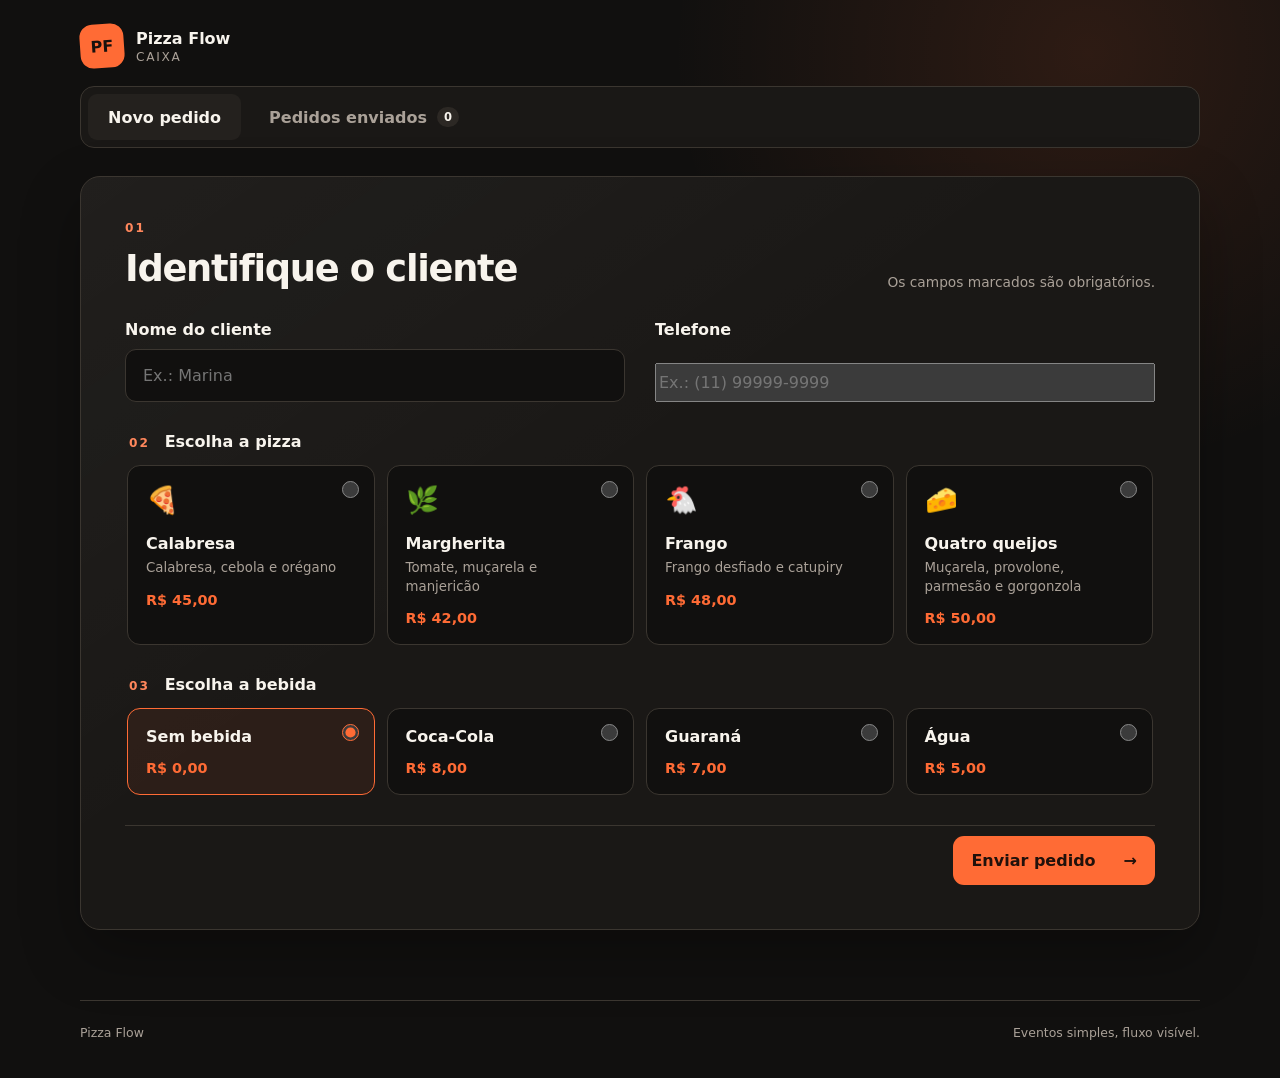
==== interface-caixa/index.html @ 67afa3b1 "feat: add conection to the database and create the order model" ====
<!doctype html>
<html lang="pt-BR">
  <head>
    <meta charset="UTF-8" />
    <meta name="viewport" content="width=device-width, initial-scale=1.0" />
    <meta
      name="description"
      content="Interface de caixa para criação e atualização de pedidos do Pizza Flow."
    />
    <title>Pizza Flow | Caixa</title>
    <link rel="stylesheet" href="styles.css" />
  </head>
  <body>
    <div class="app-shell">
      <header class="app-header">
        <a class="brand" href="#novo-pedido" aria-label="Pizza Flow - início">
          <span class="brand-mark" aria-hidden="true">PF</span>
          <span>
            <strong>Pizza Flow</strong>
            <small>Caixa</small>
          </span>
        </a>
      </header>

      <main>
        <nav class="tabs" aria-label="Seções do caixa">
          <button
            class="tab-button active"
            type="button"
            role="tab"
            aria-selected="true"
            aria-controls="novo-pedido"
            data-tab="novo-pedido"
          >
            Novo pedido
          </button>
          <button
            class="tab-button"
            type="button"
            role="tab"
            aria-selected="false"
            aria-controls="pedidos-enviados"
            data-tab="pedidos-enviados"
          >
            Pedidos enviados
            <span id="orders-count" class="count-badge">0</span>
          </button>
        </nav>

        <section id="novo-pedido" class="tab-panel active" role="tabpanel">
          <form id="order-form" class="order-form">
            <div class="form-heading">
              <div>
                <p class="step-label">01</p>
                <h2>Identifique o cliente</h2>
              </div>
              <p>Os campos marcados são obrigatórios.</p>
            </div>

            <label class="field">
              <span>Nome do cliente</span>
              <input
                id="customer-name"
                name="customerName"
                type="text"
                placeholder="Ex.: Marina"
                autocomplete="name"
                maxlength="80"
                required
              />
            </label>

            <label class="field">
              <span>Telefone</span>
              <input
                id="customer-phone"
                name="phone"
                type="tel"
                placeholder="Ex.: (11) 99999-9999"
                autocomplete="tel"
                maxlength="20"
                required
              />
            </label>

            <fieldset class="full-width">
              <legend>
                <span class="step-label">02</span>
                Escolha a pizza
              </legend>

              <div class="option-grid pizza-options">
                <label class="option-card">
                  <input type="radio" name="pizza" value="Calabresa" required />
                  <span class="option-emoji" aria-hidden="true">🍕</span>
                  <strong>Calabresa</strong>
                  <small>Calabresa, cebola e orégano</small>
                  <span class="option-price">R$ 45,00</span>
                </label>

                <label class="option-card">
                  <input type="radio" name="pizza" value="Margherita" />
                  <span class="option-emoji" aria-hidden="true">🌿</span>
                  <strong>Margherita</strong>
                  <small>Tomate, muçarela e manjericão</small>
                  <span class="option-price">R$ 42,00</span>
                </label>

                <label class="option-card">
                  <input type="radio" name="pizza" value="Frango com catupiry" />
                  <span class="option-emoji" aria-hidden="true">🐔</span>
                  <strong>Frango</strong>
                  <small>Frango desfiado e catupiry</small>
                  <span class="option-price">R$ 48,00</span>
                </label>

                <label class="option-card">
                  <input type="radio" name="pizza" value="Quatro queijos" />
                  <span class="option-emoji" aria-hidden="true">🧀</span>
                  <strong>Quatro queijos</strong>
                  <small>Muçarela, provolone, parmesão e gorgonzola</small>
                  <span class="option-price">R$ 50,00</span>
                </label>
              </div>
            </fieldset>

            <fieldset class="full-width">
              <legend>
                <span class="step-label">03</span>
                Escolha a bebida
              </legend>

              <div class="option-grid drink-options">
                <label class="option-card compact">
                  <input type="radio" name="beverage" value="Sem bebida" checked />
                  <strong>Sem bebida</strong>
                  <span class="option-price">R$ 0,00</span>
                </label>
                <label class="option-card compact">
                  <input type="radio" name="beverage" value="Coca-Cola" />
                  <strong>Coca-Cola</strong>
                  <span class="option-price">R$ 8,00</span>
                </label>
                <label class="option-card compact">
                  <input type="radio" name="beverage" value="Guaraná" />
                  <strong>Guaraná</strong>
                  <span class="option-price">R$ 7,00</span>
                </label>
                <label class="option-card compact">
                  <input type="radio" name="beverage" value="Água" />
                  <strong>Água</strong>
                  <span class="option-price">R$ 5,00</span>
                </label>
              </div>
            </fieldset>

            <div class="form-actions full-width">
              <p id="form-feedback" class="feedback" role="status" aria-live="polite"></p>
              <button id="submit-order" class="primary-button" type="submit">
                Enviar pedido
                <span aria-hidden="true">→</span>
              </button>
            </div>
          </form>
        </section>

        <section
          id="pedidos-enviados"
          class="tab-panel"
          role="tabpanel"
          hidden
        >
          <div class="orders-heading">
            <div>
              <p class="eyebrow">Histórico local</p>
              <h2>Pedidos enviados</h2>
            </div>
            <p>Pedidos confirmados pela API neste navegador.</p>
          </div>

          <div id="orders-list" class="orders-list"></div>

          <div id="empty-state" class="empty-state">
            <span aria-hidden="true">🍽️</span>
            <h3>Nenhum pedido enviado</h3>
            <p>Crie o primeiro pedido para vê-lo aparecer aqui.</p>
            <button class="secondary-button" type="button" data-go-to-create>
              Criar pedido
            </button>
          </div>
        </section>
      </main>

      <footer>
        <span>Pizza Flow</span>
        <span>Eventos simples, fluxo visível.</span>
      </footer>
    </div>

    <div id="toast" class="toast" role="status" aria-live="polite" aria-atomic="true">
      <span class="toast-icon" aria-hidden="true">✓</span>
      <span id="toast-message"></span>
    </div>

    <script src="app.js" defer></script>
  </body>
</html>
---- interface-caixa/styles.css ----
:root {
  color-scheme: dark;
  --background: #11100f;
  --surface: #1a1816;
  --surface-raised: #24211e;
  --surface-soft: #2c2824;
  --border: #3b3630;
  --text: #f8f4ed;
  --muted: #aaa198;
  --accent: #ff6b35;
  --accent-strong: #ff875c;
  --success: #5ec98b;
  --danger: #ff7a7a;
  --shadow: 0 24px 60px rgb(0 0 0 / 30%);
  font-family:
    Inter, ui-sans-serif, system-ui, -apple-system, BlinkMacSystemFont, "Segoe UI",
    sans-serif;
}

* {
  box-sizing: border-box;
}

body {
  min-width: 320px;
  min-height: 100vh;
  margin: 0;
  color: var(--text);
  background:
    radial-gradient(circle at 85% 5%, rgb(255 107 53 / 12%), transparent 26rem),
    var(--background);
}

button,
input {
  font: inherit;
}

button {
  color: inherit;
}

.app-shell {
  width: min(1120px, calc(100% - 40px));
  margin: 0 auto;
}

.app-header {
  display: flex;
  align-items: center;
  justify-content: space-between;
  padding: 24px 0 18px;
}

.brand {
  display: flex;
  gap: 12px;
  align-items: center;
  color: inherit;
  text-decoration: none;
}

.brand-mark {
  display: grid;
  width: 44px;
  height: 44px;
  place-items: center;
  color: #18110d;
  font-weight: 900;
  background: var(--accent);
  border-radius: 13px;
  transform: rotate(-4deg);
}

.brand strong,
.brand small {
  display: block;
}

.brand small {
  margin-top: 2px;
  color: var(--muted);
  font-size: 0.76rem;
  letter-spacing: 0.14em;
  text-transform: uppercase;
}

.eyebrow,
.step-label {
  margin: 0 0 12px;
  color: var(--accent-strong);
  font-size: 0.76rem;
  font-weight: 800;
  letter-spacing: 0.17em;
  text-transform: uppercase;
}

.tabs {
  display: flex;
  gap: 8px;
  padding: 7px;
  background: var(--surface);
  border: 1px solid var(--border);
  border-radius: 14px;
}

.tab-button {
  display: flex;
  gap: 10px;
  align-items: center;
  justify-content: center;
  min-height: 46px;
  padding: 0 20px;
  color: var(--muted);
  font-weight: 700;
  background: transparent;
  border: 0;
  border-radius: 9px;
  cursor: pointer;
}

.tab-button:hover,
.tab-button.active {
  color: var(--text);
  background: var(--surface-raised);
}

.count-badge {
  min-width: 22px;
  padding: 3px 7px;
  color: var(--text);
  font-size: 0.72rem;
  background: var(--surface-soft);
  border-radius: 99px;
}

.tab-button.active .count-badge {
  color: #1b100b;
  background: var(--accent);
}

.tab-panel {
  padding: 28px 0 70px;
}

.order-form,
.orders-heading,
.order-card {
  background: linear-gradient(145deg, rgb(255 255 255 / 3%), transparent 45%),
    var(--surface);
  border: 1px solid var(--border);
  box-shadow: var(--shadow);
}

.order-form {
  display: grid;
  grid-template-columns: repeat(2, minmax(0, 1fr));
  gap: 30px;
  padding: clamp(24px, 4vw, 44px);
  border-radius: 20px;
}

.full-width,
.form-heading {
  grid-column: 1 / -1;
}

.form-heading,
.orders-heading {
  display: flex;
  align-items: end;
  justify-content: space-between;
}

.form-heading h2,
.orders-heading h2 {
  margin: 0;
  font-size: clamp(1.6rem, 4vw, 2.3rem);
  letter-spacing: -0.035em;
}

.form-heading > p,
.orders-heading > p {
  margin: 0;
  color: var(--muted);
  font-size: 0.86rem;
}

.field {
  display: grid;
  gap: 10px;
}

.field span,
fieldset legend {
  font-weight: 750;
}

input[type="text"] {
  width: 100%;
  padding: 16px 17px;
  color: var(--text);
  background: var(--background);
  border: 1px solid var(--border);
  border-radius: 11px;
  outline: none;
}

input[type="text"]:focus {
  border-color: var(--accent);
  box-shadow: 0 0 0 4px rgb(255 107 53 / 12%);
}

fieldset {
  min-width: 0;
  padding: 0;
  border: 0;
}

fieldset legend {
  margin-bottom: 14px;
}

fieldset .step-label {
  display: inline;
  margin-right: 9px;
}

.option-grid {
  display: grid;
  gap: 12px;
}

.pizza-options {
  grid-template-columns: repeat(4, minmax(0, 1fr));
}

.drink-options {
  grid-template-columns: repeat(4, minmax(0, 1fr));
}

.option-card {
  position: relative;
  display: flex;
  flex-direction: column;
  gap: 6px;
  min-height: 145px;
  padding: 18px;
  overflow: hidden;
  background: var(--background);
  border: 1px solid var(--border);
  border-radius: 13px;
  cursor: pointer;
  transition: border-color 150ms ease, transform 150ms ease, background 150ms ease;
}

.option-card:hover {
  border-color: #635a51;
  transform: translateY(-2px);
}

.option-card:has(input:checked) {
  background: rgb(255 107 53 / 8%);
  border-color: var(--accent);
}

.option-card input {
  position: absolute;
  inset: 12px 12px auto auto;
  width: 17px;
  height: 17px;
  accent-color: var(--accent);
}

.option-card small {
  color: var(--muted);
  line-height: 1.4;
}

.option-price {
  margin-top: 8px;
  color: var(--accent);
  font-size: 0.9rem;
  font-weight: 800;
}

.option-emoji {
  margin-bottom: 12px;
  font-size: 1.65rem;
}

.option-card.compact {
  justify-content: center;
  min-height: 72px;
}

.form-actions {
  display: flex;
  gap: 24px;
  align-items: center;
  justify-content: space-between;
  padding-top: 10px;
  border-top: 1px solid var(--border);
}

.feedback {
  min-height: 24px;
  margin: 0;
  color: var(--muted);
  font-size: 0.9rem;
}

.feedback.success {
  color: var(--success);
}

.feedback.error {
  color: var(--danger);
}

.primary-button,
.secondary-button,
.edit-button,
.delivery-button,
.cancel-button {
  border: 0;
  cursor: pointer;
}

.primary-button {
  display: flex;
  gap: 28px;
  align-items: center;
  justify-content: space-between;
  min-width: 190px;
  padding: 15px 18px;
  color: #21110b;
  font-weight: 850;
  background: var(--accent);
  border-radius: 11px;
}

.primary-button:hover {
  background: var(--accent-strong);
}

.primary-button:disabled {
  cursor: wait;
  opacity: 0.65;
}

.orders-heading {
  padding: 25px 28px;
  border-radius: 16px;
}

.orders-list {
  display: grid;
  gap: 14px;
  margin-top: 16px;
}

.order-card {
  display: grid;
  grid-template-columns: 1fr auto;
  gap: 24px;
  padding: 23px 25px;
  border-radius: 15px;
}

.order-card h3 {
  margin: 0 0 8px;
  font-size: 1.2rem;
}

.order-meta {
  display: flex;
  flex-wrap: wrap;
  gap: 8px 18px;
  margin: 0;
  color: var(--muted);
  font-size: 0.87rem;
}

.event-tag {
  display: inline-flex;
  margin-top: 15px;
  padding: 5px 8px;
  color: var(--success);
  font-family: ui-monospace, SFMono-Regular, Menlo, monospace;
  font-size: 0.72rem;
  background: rgb(94 201 139 / 9%);
  border: 1px solid rgb(94 201 139 / 18%);
  border-radius: 6px;
}

.edit-button,
.delivery-button,
.secondary-button,
.cancel-button {
  padding: 10px 14px;
  font-weight: 700;
  background: var(--surface-soft);
  border: 1px solid var(--border);
  border-radius: 9px;
}

.edit-button {
  align-self: start;
}

.order-actions {
  display: flex;
  gap: 8px;
  align-items: start;
}

.delivery-button {
  color: #eafff1;
  background: #17633a;
  border-color: #2f8e58;
}

.delivery-button:disabled {
  color: var(--muted);
  background: var(--surface-soft);
  border-color: var(--border);
  cursor: default;
  opacity: 0.75;
}

.edit-form {
  display: grid;
  grid-column: 1 / -1;
  grid-template-columns: repeat(3, 1fr) auto;
  gap: 12px;
  padding-top: 18px;
  border-top: 1px solid var(--border);
}

.edit-form label {
  display: grid;
  gap: 7px;
  color: var(--muted);
  font-size: 0.78rem;
}

.edit-form select,
.edit-form input {
  min-width: 0;
  padding: 11px 12px;
  color: var(--text);
  background: var(--background);
  border: 1px solid var(--border);
  border-radius: 8px;
}

.edit-actions {
  display: flex;
  gap: 8px;
  align-items: end;
}

.empty-state {
  display: grid;
  min-height: 320px;
  margin-top: 16px;
  place-items: center;
  align-content: center;
  padding: 40px;
  text-align: center;
  border: 1px dashed var(--border);
  border-radius: 16px;
}

.empty-state > span {
  font-size: 2.2rem;
}

.empty-state h3 {
  margin: 13px 0 4px;
}

.empty-state p {
  margin: 0 0 20px;
  color: var(--muted);
}

footer {
  display: flex;
  justify-content: space-between;
  padding: 24px 0 38px;
  color: var(--muted);
  font-size: 0.78rem;
  border-top: 1px solid var(--border);
}

.toast {
  position: fixed;
  right: 24px;
  bottom: 24px;
  z-index: 10;
  display: flex;
  gap: 12px;
  align-items: center;
  min-width: 240px;
  padding: 15px 18px;
  color: #eafff1;
  font-weight: 750;
  background: #17633a;
  border: 1px solid #2f8e58;
  border-radius: 12px;
  box-shadow: 0 18px 48px rgb(0 0 0 / 38%);
  opacity: 0;
  pointer-events: none;
  transform: translateY(18px);
  transition: opacity 180ms ease, transform 180ms ease;
}

.toast.visible {
  opacity: 1;
  transform: translateY(0);
}

.toast.error {
  color: #fff0f0;
  background: #702828;
  border-color: #a64747;
}

.toast.error .toast-icon {
  color: #5f1818;
  background: #ffadad;
}

.toast-icon {
  display: grid;
  width: 25px;
  height: 25px;
  flex: 0 0 auto;
  place-items: center;
  color: #12472c;
  background: #8ee8af;
  border-radius: 50%;
}

@media (max-width: 820px) {
  .pizza-options,
  .drink-options {
    grid-template-columns: repeat(2, minmax(0, 1fr));
  }

  .edit-form {
    grid-template-columns: 1fr 1fr;
  }
}

@media (max-width: 560px) {
  .app-shell {
    width: min(100% - 24px, 1120px);
  }

  .tabs,
  .form-heading,
  .orders-heading,
  .form-actions,
  footer {
    align-items: stretch;
    flex-direction: column;
  }

  .tab-button {
    flex: 1;
    padding: 0 12px;
  }

  .order-form {
    display: block;
  }

  .order-form > * + * {
    margin-top: 28px;
  }

  .pizza-options,
  .drink-options,
  .edit-form {
    grid-template-columns: 1fr;
  }

  .order-card {
    grid-template-columns: 1fr;
  }

  .edit-button {
    justify-self: start;
  }

  .order-actions {
    flex-wrap: wrap;
  }

  .primary-button {
    width: 100%;
  }

  .toast {
    right: 12px;
    bottom: 12px;
    left: 12px;
    min-width: 0;
  }
}
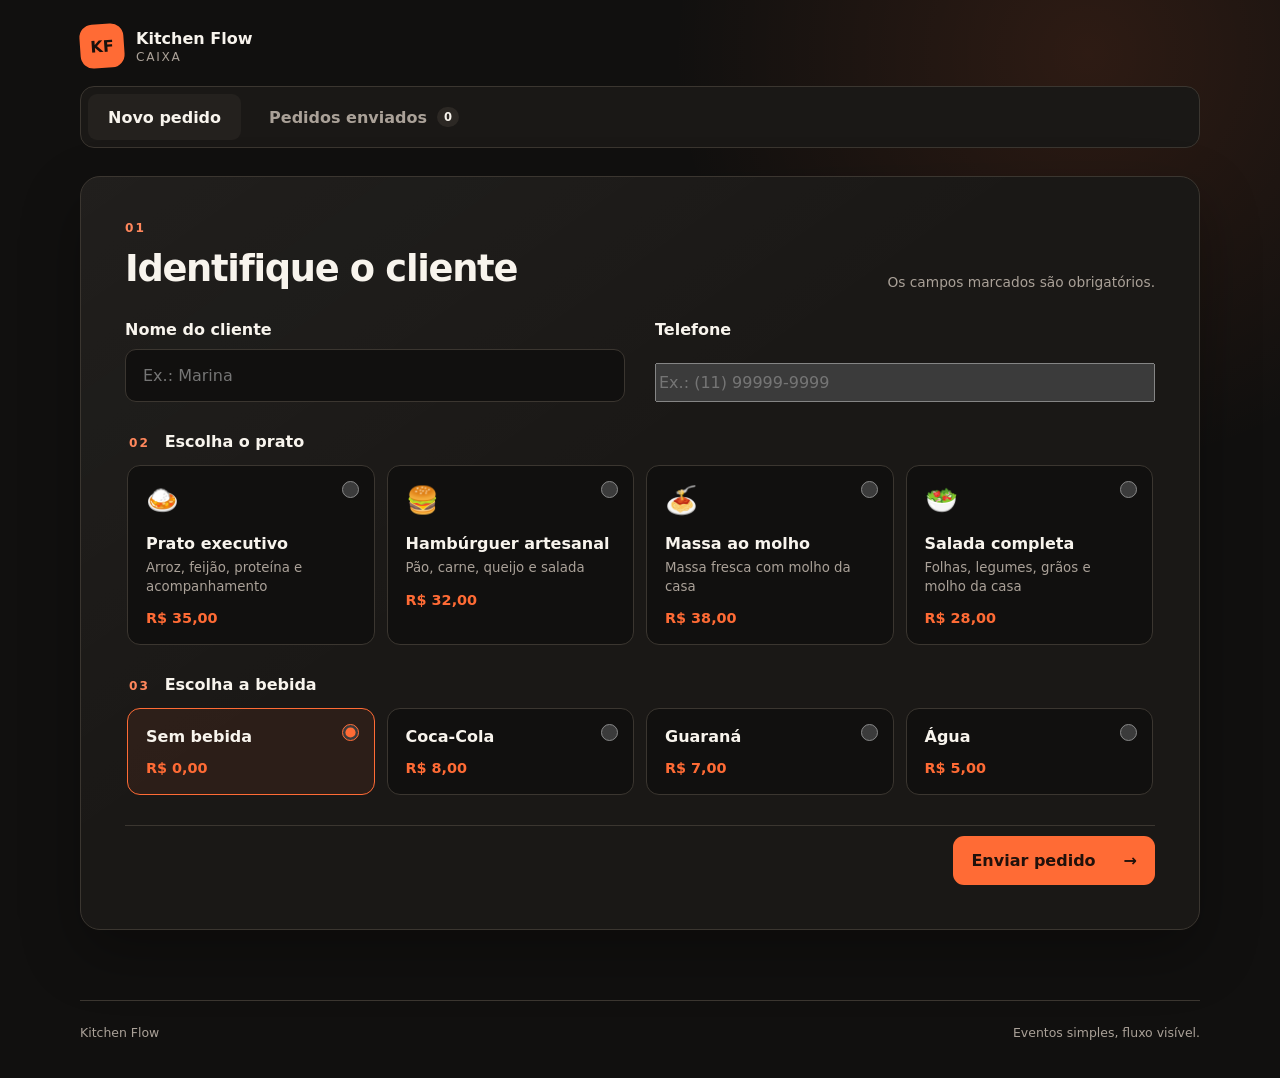
==== commit 472cabbb: "chore: project rename" ====
--- a/interface-caixa/index.html
+++ b/interface-caixa/index.html
@@ -5,18 +5,18 @@
     <meta name="viewport" content="width=device-width, initial-scale=1.0" />
     <meta
       name="description"
-      content="Interface de caixa para criação e atualização de pedidos do Pizza Flow."
+      content="Interface de caixa para criação e atualização de pedidos do Kitchen Flow."
     />
-    <title>Pizza Flow | Caixa</title>
+    <title>Kitchen Flow | Caixa</title>
     <link rel="stylesheet" href="styles.css" />
   </head>
   <body>
     <div class="app-shell">
       <header class="app-header">
-        <a class="brand" href="#novo-pedido" aria-label="Pizza Flow - início">
-          <span class="brand-mark" aria-hidden="true">PF</span>
+        <a class="brand" href="#novo-pedido" aria-label="Kitchen Flow - início">
+          <span class="brand-mark" aria-hidden="true">KF</span>
           <span>
-            <strong>Pizza Flow</strong>
+            <strong>Kitchen Flow</strong>
             <small>Caixa</small>
           </span>
         </a>
@@ -86,40 +86,40 @@
             <fieldset class="full-width">
               <legend>
                 <span class="step-label">02</span>
-                Escolha a pizza
+                Escolha o prato
               </legend>
 
-              <div class="option-grid pizza-options">
-                <label class="option-card">
-                  <input type="radio" name="pizza" value="Calabresa" required />
-                  <span class="option-emoji" aria-hidden="true">🍕</span>
-                  <strong>Calabresa</strong>
-                  <small>Calabresa, cebola e orégano</small>
-                  <span class="option-price">R$ 45,00</span>
-                </label>
-
-                <label class="option-card">
-                  <input type="radio" name="pizza" value="Margherita" />
-                  <span class="option-emoji" aria-hidden="true">🌿</span>
-                  <strong>Margherita</strong>
-                  <small>Tomate, muçarela e manjericão</small>
-                  <span class="option-price">R$ 42,00</span>
-                </label>
-
-                <label class="option-card">
-                  <input type="radio" name="pizza" value="Frango com catupiry" />
-                  <span class="option-emoji" aria-hidden="true">🐔</span>
-                  <strong>Frango</strong>
-                  <small>Frango desfiado e catupiry</small>
-                  <span class="option-price">R$ 48,00</span>
-                </label>
-
-                <label class="option-card">
-                  <input type="radio" name="pizza" value="Quatro queijos" />
-                  <span class="option-emoji" aria-hidden="true">🧀</span>
-                  <strong>Quatro queijos</strong>
-                  <small>Muçarela, provolone, parmesão e gorgonzola</small>
-                  <span class="option-price">R$ 50,00</span>
+              <div class="option-grid meal-options">
+                <label class="option-card">
+                  <input type="radio" name="meal" value="Prato executivo" required />
+                  <span class="option-emoji" aria-hidden="true">🍛</span>
+                  <strong>Prato executivo</strong>
+                  <small>Arroz, feijão, proteína e acompanhamento</small>
+                  <span class="option-price">R$ 35,00</span>
+                </label>
+
+                <label class="option-card">
+                  <input type="radio" name="meal" value="Hambúrguer artesanal" />
+                  <span class="option-emoji" aria-hidden="true">🍔</span>
+                  <strong>Hambúrguer artesanal</strong>
+                  <small>Pão, carne, queijo e salada</small>
+                  <span class="option-price">R$ 32,00</span>
+                </label>
+
+                <label class="option-card">
+                  <input type="radio" name="meal" value="Massa ao molho" />
+                  <span class="option-emoji" aria-hidden="true">🍝</span>
+                  <strong>Massa ao molho</strong>
+                  <small>Massa fresca com molho da casa</small>
+                  <span class="option-price">R$ 38,00</span>
+                </label>
+
+                <label class="option-card">
+                  <input type="radio" name="meal" value="Salada completa" />
+                  <span class="option-emoji" aria-hidden="true">🥗</span>
+                  <strong>Salada completa</strong>
+                  <small>Folhas, legumes, grãos e molho da casa</small>
+                  <span class="option-price">R$ 28,00</span>
                 </label>
               </div>
             </fieldset>
@@ -192,7 +192,7 @@
       </main>
 
       <footer>
-        <span>Pizza Flow</span>
+        <span>Kitchen Flow</span>
         <span>Eventos simples, fluxo visível.</span>
       </footer>
     </div>
--- a/interface-caixa/styles.css
+++ b/interface-caixa/styles.css
@@ -231,7 +231,7 @@
   gap: 12px;
 }
 
-.pizza-options {
+.meal-options {
   grid-template-columns: repeat(4, minmax(0, 1fr));
 }
 
@@ -545,7 +545,7 @@
 }
 
 @media (max-width: 820px) {
-  .pizza-options,
+  .meal-options,
   .drink-options {
     grid-template-columns: repeat(2, minmax(0, 1fr));
   }
@@ -582,7 +582,7 @@
     margin-top: 28px;
   }
 
-  .pizza-options,
+  .meal-options,
   .drink-options,
   .edit-form {
     grid-template-columns: 1fr;
